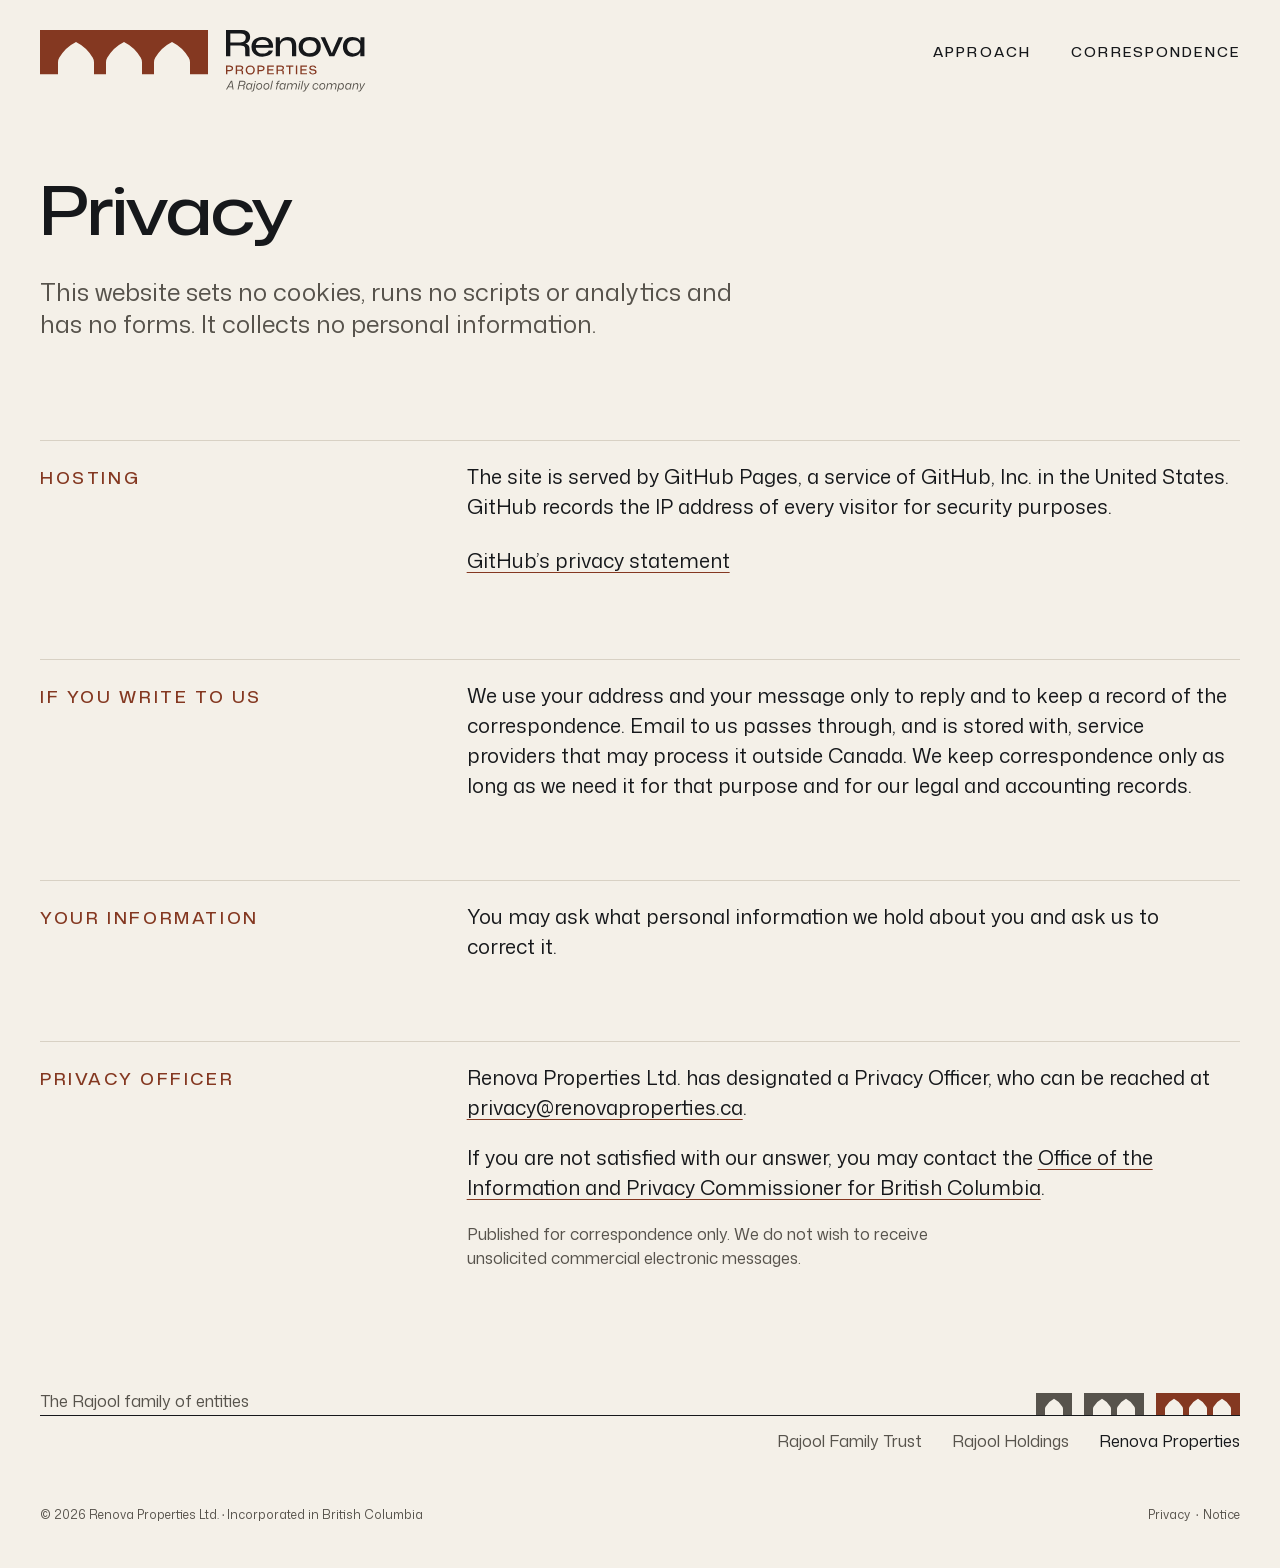
==== privacy/index.html @ f74202e7 "Publish site (source 63369d2)" ====
<!doctype html>
<html lang="en-CA">
<head>
<meta charset="utf-8">
<meta http-equiv="Content-Security-Policy" content="default-src 'none'; style-src 'self'; font-src 'self'; img-src 'self'; base-uri 'none'; form-action 'none'; upgrade-insecure-requests">
<meta name="viewport" content="width=device-width, initial-scale=1">
<meta name="referrer" content="strict-origin-when-cross-origin">
<title>Privacy · Renova Properties</title>
<meta name="description" content="This website sets no cookies, runs no scripts or analytics and has no forms. It collects no personal information.">
<meta name="robots" content="noindex">
<link rel="canonical" href="https://renovaproperties.ca/privacy/">
<meta property="og:type" content="website">
<meta property="og:site_name" content="Renova Properties">
<meta property="og:title" content="Privacy · Renova Properties">
<meta property="og:description" content="This website sets no cookies, runs no scripts or analytics and has no forms. It collects no personal information.">
<meta property="og:url" content="https://renovaproperties.ca/privacy/">
<meta property="og:locale" content="en_CA">
<meta property="og:image" content="https://renovaproperties.ca/assets/og.png?v=f9cfff2ec0">
<meta property="og:image:type" content="image/png">
<meta property="og:image:width" content="1200">
<meta property="og:image:height" content="630">
<meta property="og:image:alt" content="Renova Properties">
<meta name="twitter:card" content="summary_large_image">
<meta name="color-scheme" content="light dark">
<meta name="theme-color" content="#F4F0E8" media="(prefers-color-scheme: light)">
<meta name="theme-color" content="#111315" media="(prefers-color-scheme: dark)">
<link rel="preload" href="../assets/fonts/monasans-expanded-500-latin.woff2?v=4d032e9714" as="font" type="font/woff2" crossorigin>
<link rel="preload" href="../assets/fonts/monasans-text-400-latin.woff2?v=869398f5a4" as="font" type="font/woff2" crossorigin>
<link rel="stylesheet" href="../assets/site.css?v=4d3940e1ae">
<link rel="icon" href="../favicon.ico?v=f372b1e58c" sizes="32x32">
<link rel="icon" href="../icon.svg?v=c2fe172650" type="image/svg+xml">
<link rel="apple-touch-icon" href="../apple-touch-icon.png?v=fc18b44050">

</head>
<body>
<a class="skip-link" href="#main">Skip to content</a>
<header class="site-header">
<div class="wrap site-header__inner">
<a class="site-mark" href="../"><svg viewBox="0 0 815 155" width="326" height="62" role="img" aria-label="Renova Properties, a Rajool family company"><title>Renova Properties, a Rajool family company</title><path class="mark" fill="#843821" fill-rule="evenodd" d="M0 110.83V0H420V110.83H375V80.83A22.5 22.5 0 0 0 371.99 69.58A100.44 100.44 0 0 0 330 30A100.44 100.44 0 0 0 288.01 69.58A22.5 22.5 0 0 0 285 80.83V110.83H255V80.83A22.5 22.5 0 0 0 251.99 69.58A100.44 100.44 0 0 0 210 30A100.44 100.44 0 0 0 168.01 69.58A22.5 22.5 0 0 0 165 80.83V110.83H135V80.83A22.5 22.5 0 0 0 131.99 69.58A100.44 100.44 0 0 0 90 30A100.44 100.44 0 0 0 48.01 69.58A22.5 22.5 0 0 0 45 80.83V110.83Z"/><path class="name" fill="#16181B" d="M465 65.76v-65.76h38.7q4.42 0 7.85 0.77t6.04 2.3 4.33 3.74 2.58 4.96 0.85 6q0 6.32-3.11 10.51t-8.8 5.82v0.54q3.61 0.54 5.91 2.17t3.39 4.23q1.08 2.62 1.08 6.32v11.73q0 1.71 0.13 3.29t0.77 3.38h-11q-0.46-1.53-0.59-3.16t-0.14-3.6v-9.93q0-3.42-0.99-5.68t-3.52-3.29-7.12-1.04h-26.61v-8.12h25.79q7.67 0 10.78-3.2t3.12-8.35q0-2.97-1-5.05t-2.84-3.38-4.37-1.89-5.69-0.59h-24.71v57.28zm91.2 0.81q-8.48 0-14.66-3.06t-9.51-8.53-3.34-12.85q0-7.67 3.34-13.22t9.56-8.57 14.52-3.02q8.93 0 15.07 3.29t9.15 9.25q3.03 5.95 2.3 14.25h-43.12q0.19 4.69 2.31 8.03t5.95 5.1 8.88 1.76q5.69 0 9.93-2.21t5.32-5.82h10.28q-0.9 4.78-4.46 8.3t-9.11 5.41-12.41 1.89zm-16.87-27.96l-0.54-0.9h34.01l-0.72 0.81q0.09-4.42-1.89-7.53t-5.55-4.74-8.53-1.62-8.66 1.71-5.73 4.87-2.39 7.4zm50.07 27.15v-47.72h10.19l0.27 9.83h0.64q2.61-5.14 7.89-7.84t11.41-2.71q4.6 0 8.39 1.17t6.54 3.75 4.28 6.85q1.54 4.29 1.54 10.51v26.16h-10.47v-24.35q0-5.42-1.44-8.98t-4.46-5.28-7.72-1.71q-4.96 0-8.7 2.12t-5.82 5.82-2.08 8.75v23.63zm84.98 0.9q-6.32 0-11.42-1.71t-8.75-4.92-5.63-7.75q-1.99-4.56-1.99-10.24 0-7.67 3.48-13.22t9.69-8.52q6.23-2.98 14.62-2.98 6.22 0 11.32 1.67t8.75 4.92 5.64 7.8 1.98 10.33q0 7.48-3.43 13.03t-9.65 8.57-14.61 3.02zm0-8.3q5.32 0 9.2-1.98t5.95-5.68 2.08-8.66q0-3.79-1.18-6.86t-3.42-5.23q-2.26-2.17-5.46-3.29t-7.17-1.13q-5.42 0-9.25 1.98t-5.95 5.73-2.12 8.8q0 3.7 1.21 6.72t3.43 5.18 5.41 3.3q3.21 1.12 7.27 1.12zm48.98 7.4l-21.74-47.72h10.91l11.46 26.34 5.32 13.26h0.63l5.24-13.26 11.45-26.34h10.83l-21.65 47.72zm57.64 0.81q-5.32 0-9.69-1.71t-7.49-4.96-4.83-7.8-1.71-10.15q0-7.58 2.97-13.13t8.35-8.52 12.4-2.98q4.96 0 8.75 1.22t6.5 3.38 4.15 5.05h0.54l0.27-8.93h9.92v47.72h-10.37v-9.38h-0.54q-2.26 4.6-7.45 7.4t-11.77 2.79zm2.98-8.11q5.23 0 8.98-2.08t5.72-5.5q1.99-3.43 1.99-7.4v-3.61q0-3.88-1.99-7.17t-5.72-5.28q-3.75-1.98-8.98-1.98-4.87 0-8.48 1.94t-5.64 5.59-2.03 8.98q0 5.05 2.03 8.79t5.64 5.73 8.48 1.99z"/><path class="descriptor" fill="#843821" d="M465 110.83v-21.87h9.72q2.64 0 4.43 0.84t2.7 2.38 0.91 3.71q0 2.22-0.99 3.78t-2.8 2.37-4.28 0.81h-6.63v-2.64h6.33q2.46 0 3.68-1.16t1.21-3.07q0-2.07-1.29-3.12t-3.6-1.05h-6.66l0.69-0.69v19.71zm24.36 0v-21.87h11.64q1.38 0 2.51 0.25t1.97 0.75q0.86 0.5 1.44 1.2t0.87 1.64 0.29 2.07q0 2.04-1.04 3.43t-2.92 1.94v0.18q1.23 0.21 2.01 0.75t1.13 1.42 0.34 2.12v3.81q0 0.57 0.05 1.14t0.28 1.17h-3.48q-0.18-0.48-0.22-1.05t-0.05-1.29v-3.21q0-1.14-0.33-1.88t-1.17-1.11-2.4-0.37h-7.86v-2.67h7.68q2.46 0 3.48-1.08t1.02-2.76q0-0.99-0.31-1.68t-0.92-1.14-1.42-0.65q-0.83-0.19-1.85-0.19h-7.32v19.08zm36.24 0.27q-2.61 0-4.71-0.78t-3.6-2.25-2.28-3.54-0.78-4.62q0-2.58 0.8-4.65t2.27-3.53q1.49-1.45 3.59-2.23t4.71-0.78 4.69 0.78 3.59 2.25 2.29 3.52q0.8 2.06 0.8 4.64 0 2.55-0.8 4.62t-2.29 3.54-3.59 2.25q-2.08 0.78-4.69 0.78zm0-2.88q2.43 0 4.19-1.01t2.71-2.86 0.96-4.44q0-1.98-0.55-3.53t-1.58-2.61-2.47-1.62q-1.46-0.55-3.26-0.55-2.43 0-4.18 0.97t-2.72 2.84-0.96 4.5q0 1.95 0.55 3.49t1.58 2.63 2.48 1.63q1.45 0.56 3.25 0.56zm18.09 2.61v-21.87h9.72q2.64 0 4.43 0.84t2.7 2.38 0.91 3.71q0 2.22-0.99 3.78t-2.8 2.37-4.28 0.81h-6.63v-2.64h6.33q2.46 0 3.68-1.16t1.21-3.07q0-2.07-1.29-3.12t-3.6-1.05h-6.66l0.69-0.69v19.71zm24.36 0v-21.87h16.62v2.88h-14.04l0.84-0.87v17.85l-0.84-0.87h14.07v2.88zm2.64-9.81v-2.67h12.51v2.67zm20.58 9.81v-21.87h11.64q1.38 0 2.51 0.25t1.98 0.75 1.44 1.2 0.86 1.64q0.29 0.93 0.29 2.07 0 2.04-1.04 3.43t-2.92 1.94v0.18q1.23 0.21 2.01 0.75t1.13 1.42 0.34 2.12v3.81q0 0.57 0.04 1.14t0.29 1.17h-3.48q-0.18-0.48-0.22-1.05t-0.05-1.29v-3.21q0-1.14-0.33-1.88t-1.17-1.11-2.4-0.37h-7.86v-2.67h7.68q2.46 0 3.48-1.08t1.02-2.76q0-0.99-0.32-1.68t-0.91-1.14-1.42-0.65-1.85-0.19h-7.32v19.08zm31.29 0v-19.35h3.42v19.35zm-7.35-18.96v-2.91h18.21v2.91zm24.45 18.96v-21.87h3.42v21.87zm11.25 0v-21.87h16.62v2.88h-14.04l0.84-0.87v17.85l-0.84-0.87h14.07v2.88zm2.64-9.81v-2.67h12.51v2.67zm28.68 10.08q-3.21 0-5.28-0.92t-3.09-2.52-1.08-3.67h3.57q0.06 1.44 0.72 2.46t1.98 1.54 3.27 0.53q1.77 0 3-0.41t1.86-1.2 0.63-1.96q0-1.02-0.36-1.67t-1.11-1.03-1.92-0.66-2.76-0.51q-1.98-0.3-3.52-0.72t-2.61-1.1-1.64-1.72-0.57-2.58q0-1.95 1.07-3.35t3.01-2.14 4.62-0.75 4.56 0.78 2.93 2.22q1.03 1.44 1.09 3.42h-3.48q-0.06-1.35-0.72-2.21t-1.81-1.27-2.72-0.42q-1.59 0-2.7 0.4t-1.71 1.14-0.6 1.79q0 1.2 0.61 1.84t1.97 1.01 3.54 0.69q1.8 0.24 3.33 0.63t2.67 1.08 1.77 1.86 0.63 3.03q0 1.92-1.05 3.36t-3.07 2.23-5.03 0.8z"/><path class="endorsement" fill="#57534C" d="M465 148.83l12.36-21.87h3.12l3.42 21.87h-2.46l-2.46-16.35-0.45-2.94h-0.15l-1.53 2.85-9.24 16.44zm5.34-5.4l1.02-2.04h9.33l0.24 2.04zm23.61 5.4l4.53-21.87h9q1.83 0 3.05 0.48t1.93 1.24 1.02 1.65 0.33 1.77-0.12 1.58q-0.36 1.74-1.59 2.94t-3.09 1.65l-0.03 0.18q1.05 0.33 1.65 0.97t0.75 1.56-0.12 2.15l-0.75 3.51q-0.21 0.96-0.22 1.41t0.07 0.78h-2.55q-0.09-0.36-0.01-0.9t0.25-1.32l0.66-3.24q0.33-1.47 0.06-2.31t-0.94-1.19-1.64-0.34h-8.1l0.42-2.13h7.56q2.01 0 3.33-0.96t1.68-2.61q0.15-0.57 0.12-1.37t-0.4-1.57-1.31-1.29-2.64-0.51h-6.27l-4.11 19.74zm26.88 0.3q-1.32 0-2.35-0.5t-1.77-1.42-1.08-2.21q-0.35-1.27-0.29-2.83 0.09-2.88 1.07-4.98t2.68-3.24 4.02-1.14q1.29 0 2.32 0.46t1.76 1.31 0.99 1.95h0.18l0.84-3.45h2.28l-3.3 15.75h-2.28l0.48-2.76-0.12-0.03q-0.84 1.56-2.28 2.32t-3.15 0.77zm0.99-2.04q1.41 0 2.49-0.57t1.82-1.64 1.03-2.44l0.33-1.62q0.39-1.77 0.02-3.12t-1.4-2.1-2.58-0.75q-1.74 0-2.99 0.91t-1.93 2.52-0.75 3.74q-0.06 1.53 0.41 2.68t1.36 1.77 2.19 0.62zm6.54 6.75l0.39-1.92h1.11q1.29 0 1.92-0.54t0.93-1.92l3.42-16.38h2.4l-3.51 16.8q-0.27 1.35-0.9 2.22t-1.59 1.3-2.25 0.44zm9.72-23.46q-0.63 0-1.02-0.36t-0.39-0.93q0-0.63 0.45-1.04t1.17-0.4q0.63 0 1.02 0.34t0.39 0.95q0 0.63-0.43 1.03t-1.19 0.41zm8.88 18.75q-1.56 0-2.78-0.53t-2.06-1.5q-0.86-0.97-1.26-2.32t-0.29-3q0.09-2.64 1.17-4.67t2.96-3.18 4.33-1.15q1.53 0 2.75 0.52t2.05 1.49 1.23 2.31 0.3 3.03q-0.12 2.64-1.2 4.66t-2.92 3.18-4.28 1.16zm0.15-2.01q1.74 0 3.05-0.92t2.05-2.56 0.84-3.81q0.06-1.2-0.22-2.13t-0.84-1.59-1.35-0.99-1.79-0.33q-1.74 0-3.03 0.9t-2.04 2.55-0.84 3.87q-0.03 1.2 0.24 2.14t0.81 1.58 1.34 0.96 1.78 0.33zm17.94 2.01q-1.56 0-2.77-0.53t-2.07-1.5-1.26-2.32-0.29-3q0.09-2.64 1.17-4.67t2.96-3.18 4.33-1.15q1.53 0 2.75 0.52t2.05 1.49 1.23 2.31 0.3 3.03q-0.12 2.64-1.2 4.66t-2.92 3.18-4.28 1.16zm0.15-2.01q1.74 0 3.05-0.92t2.05-2.56 0.84-3.81q0.06-1.2-0.22-2.13t-0.84-1.59-1.35-0.99-1.79-0.33q-1.74 0-3.03 0.9t-2.04 2.55-0.84 3.87q-0.03 1.2 0.24 2.14t0.81 1.58 1.34 0.96 1.78 0.33zm10.29 1.71l4.53-21.87h2.4l-4.56 21.87zm14.07 0l2.88-13.8h-2.55l0.42-1.95h2.55l0.63-3.03q0.33-1.56 1.35-2.33t2.7-0.76h2.4l-0.42 1.95h-1.62q-0.93 0-1.42 0.37t-0.68 1.22l-0.54 2.58h3.09l-0.42 1.95h-3.09l-2.88 13.8zm14.67 0.3q-1.32 0-2.35-0.5t-1.77-1.42-1.08-2.21q-0.35-1.27-0.29-2.83 0.09-2.88 1.07-4.98t2.68-3.24 4.02-1.14q1.29 0 2.33 0.46t1.75 1.31 0.99 1.95h0.18l0.84-3.45h2.28l-3.3 15.75h-2.28l0.48-2.76-0.12-0.03q-0.84 1.56-2.28 2.32t-3.15 0.77zm0.99-2.04q1.41 0 2.49-0.57t1.82-1.64 1.03-2.44l0.33-1.62q0.39-1.77 0.02-3.12t-1.4-2.1-2.58-0.75q-1.74 0-2.99 0.91t-1.93 2.52-0.75 3.74q-0.06 1.53 0.41 2.68t1.36 1.77 2.19 0.62zm10.95 1.74l3.3-15.75h2.25l-0.45 2.85h0.18q0.93-1.5 2.39-2.33t3.16-0.82q1.86 0 3.08 0.97t1.45 2.81h0.24q1.02-1.95 2.63-2.87t3.43-0.91q1.74 0 2.93 0.79t1.6 2.37-0.09 3.92l-1.86 8.97h-2.4l1.8-8.61q0.36-1.71 0.15-2.91t-1.01-1.83-2.2-0.63q-1.35 0-2.46 0.63t-1.86 1.77-1.08 2.67l-1.86 8.91h-2.43l1.8-8.61q0.36-1.77 0.14-2.96t-0.99-1.8-2.15-0.61q-1.29 0-2.4 0.6t-1.89 1.72-1.11 2.72l-1.86 8.94zm28.47 0l3.27-15.75h2.43l-3.33 15.75zm5.22-18.45q-0.63 0-1.02-0.36t-0.39-0.93q0-0.63 0.45-1.04t1.17-0.4q0.63 0 1.02 0.34t0.39 0.95q0 0.63-0.44 1.03t-1.18 0.41zm1.77 18.45l4.53-21.87h2.4l-4.56 21.87zm5.07 5.01l0.42-2.04h0.9q0.84 0 1.49-0.14t1.15-0.54 0.99-1.21l1.56-2.58-0.06 1.08-2.97-15.33h2.46l1.2 7.5 0.78 4.83h0.18l2.64-4.83 4.05-7.5h2.73l-10.2 17.46q-0.72 1.23-1.51 1.96t-1.83 1.04-2.48 0.3zm31.08-4.71q-1.56 0-2.77-0.51t-2.06-1.49-1.24-2.34q-0.41-1.36-0.29-3.04 0.06-1.77 0.66-3.39t1.68-2.88 2.61-1.98 3.51-0.72q1.83 0 3.23 0.72t2.17 1.99 0.78 2.96h-2.28q-0.03-1.08-0.55-1.91t-1.43-1.29-2.1-0.46q-1.47 0-2.58 0.61t-1.83 1.68-1.09 2.42-0.41 2.82q0 1.53 0.5 2.61t1.42 1.63 2.22 0.56q1.26 0 2.27-0.44t1.71-1.23 1.03-1.9h2.34q-0.36 1.71-1.45 2.95t-2.66 1.94-3.39 0.69zm16.89 0q-1.56 0-2.77-0.53t-2.07-1.5-1.26-2.32-0.29-3q0.09-2.64 1.17-4.67t2.96-3.18 4.33-1.15q1.53 0 2.75 0.52t2.05 1.49 1.23 2.31 0.3 3.03q-0.12 2.64-1.2 4.66t-2.92 3.18-4.28 1.16zm0.15-2.01q1.74 0 3.05-0.92t2.05-2.56 0.84-3.81q0.06-1.2-0.22-2.13t-0.84-1.59-1.35-0.99-1.79-0.33q-1.74 0-3.03 0.9t-2.04 2.55-0.84 3.87q-0.03 1.2 0.24 2.14t0.81 1.58 1.34 0.96 1.78 0.33zm10.29 1.71l3.3-15.75h2.25l-0.45 2.85h0.18q0.93-1.5 2.39-2.33t3.16-0.82q1.86 0 3.08 0.97t1.45 2.81h0.24q1.02-1.95 2.63-2.87t3.43-0.91q1.74 0 2.93 0.79t1.6 2.37-0.09 3.92l-1.86 8.97h-2.4l1.8-8.61q0.36-1.71 0.15-2.91t-1-1.83-2.21-0.63q-1.35 0-2.46 0.63t-1.86 1.77-1.08 2.67l-1.86 8.91h-2.43l1.8-8.61q0.36-1.77 0.14-2.96t-0.99-1.8-2.15-0.61q-1.29 0-2.4 0.6t-1.89 1.72-1.11 2.72l-1.86 8.94zm27.42 5.01l4.32-20.76h2.28l-0.48 2.79h0.12q0.87-1.53 2.31-2.31t3.12-0.78q1.32 0 2.36 0.49t1.77 1.43 1.08 2.2q0.34 1.28 0.28 2.87-0.06 2.85-1.05 4.93t-2.7 3.24-4.02 1.16q-1.26 0-2.31-0.47t-1.75-1.3-1.01-1.95h-0.15l-1.74 8.46zm9.03-6.78q1.74 0 2.99-0.9t1.93-2.52 0.72-3.75q0.06-1.56-0.39-2.69t-1.34-1.75-2.2-0.63q-1.41 0-2.5 0.58t-1.82 1.62-1.02 2.45l-0.33 1.62q-0.36 1.77 0 3.12t1.38 2.1 2.58 0.75zm16.89 2.07q-1.32 0-2.35-0.5t-1.77-1.42-1.08-2.21q-0.35-1.27-0.29-2.83 0.09-2.88 1.07-4.98t2.68-3.24 4.02-1.14q1.29 0 2.33 0.46t1.75 1.31 0.99 1.95h0.18l0.84-3.45h2.28l-3.3 15.75h-2.28l0.48-2.76-0.12-0.03q-0.84 1.56-2.28 2.32t-3.15 0.77zm0.99-2.04q1.41 0 2.49-0.57t1.82-1.64 1.03-2.44l0.33-1.62q0.39-1.77 0.02-3.12t-1.4-2.1-2.58-0.75q-1.74 0-2.98 0.91t-1.94 2.52-0.75 3.74q-0.06 1.53 0.41 2.68t1.36 1.77 2.19 0.62zm10.95 1.74l3.27-15.75h2.22l-0.42 2.85h0.18q0.96-1.59 2.49-2.37t3.12-0.78q1.26 0 2.24 0.45t1.57 1.33 0.78 2.22-0.21 3.14l-1.86 8.91h-2.4l1.8-8.67q0.36-1.71 0.15-2.9t-1-1.81-2.21-0.63q-1.32 0-2.44 0.63t-1.92 1.75-1.1 2.66l-1.89 8.97zm15.21 5.01l0.42-2.04h0.9q0.84 0 1.49-0.14t1.15-0.54 0.99-1.21l1.56-2.58-0.06 1.08-2.97-15.33h2.46l1.2 7.5 0.78 4.83h0.18l2.64-4.83 4.05-7.5h2.73l-10.2 17.46q-0.72 1.23-1.51 1.96t-1.83 1.04-2.48 0.3z"/></svg></a>
<nav class="site-nav" aria-label="Sections">
<ul class="site-nav__list" role="list"><li><a href="../#approach">Approach</a></li><li><a href="../#correspondence">Correspondence</a></li></ul>
<details class="site-menu">
<summary>Menu</summary>
<ul role="list"><li><a href="../#approach">Approach</a></li><li><a href="../#correspondence">Correspondence</a></li></ul>
</details>
</nav>
</div>
</header>

<main id="main" tabindex="-1">
<div class="wrap page-head">
<h1>Privacy</h1>
<p class="lead">This website sets no cookies, runs no scripts or analytics and has no forms. It collects no personal information.</p>
</div>

<section class="section">
<div class="wrap section__grid">
<h2>Hosting</h2>
<div class="prose">
<p>The site is served by GitHub Pages, a service of GitHub, Inc. in the United States. GitHub records the IP address of every visitor for security purposes.</p>
<p class="link-row"><a href="https://docs.github.com/en/site-policy/privacy-policies/github-general-privacy-statement">GitHub’s privacy statement</a></p>
</div>
</div>
</section>

<section class="section">
<div class="wrap section__grid">
<h2>If you write to us</h2>
<div class="prose"><p>We use your address and your message only to reply and to keep a record of the correspondence. Email to us passes through, and is stored with, service providers that may process it outside Canada. We keep correspondence only as long as we need it for that purpose and for our legal and accounting records.</p></div>
</div>
</section>

<section class="section">
<div class="wrap section__grid">
<h2>Your information</h2>
<div class="prose"><p>You may ask what personal information we hold about you and ask us to correct it.</p></div>
</div>
</section>

<section class="section">
<div class="wrap section__grid">
<h2>Privacy Officer</h2>
<div class="prose">
<p>Renova Properties Ltd. has designated a Privacy Officer, who can be reached at <a href="&#109;&#97;&#105;&#108;&#116;&#111;&#58;&#112;&#114;&#105;&#118;&#97;&#99;&#121;&#64;&#114;&#101;&#110;&#111;&#118;&#97;&#112;&#114;&#111;&#112;&#101;&#114;&#116;&#105;&#101;&#115;&#46;&#99;&#97;">&#112;&#114;&#105;&#118;&#97;&#99;&#121;&#64;&#114;&#101;&#110;&#111;&#118;&#97;&#112;&#114;&#111;&#112;&#101;&#114;&#116;&#105;&#101;&#115;&#46;&#99;&#97;</a>.</p>
<p>If you are not satisfied with our answer, you may contact the <a href="https://www.oipc.bc.ca/">Office of the Information and Privacy Commissioner for British Columbia</a>.</p>
<p class="casl">Published for correspondence only. We do not wish to receive unsolicited commercial electronic messages.</p>

</div>
</div>
</section>

</main>
<footer class="site-footer">
<div class="wrap">
<div class="family">
<p class="family__line">The Rajool family of entities</p>
<svg class="family__strip" viewBox="0 0.83 1020 110" width="204" height="22" aria-hidden="true"><path class="mark trust" fill="#1F5544" fill-rule="evenodd" d="M0 110.83V0H180V110.83H135V80.83A22.5 22.5 0 0 0 131.99 69.58A100.44 100.44 0 0 0 90 30A100.44 100.44 0 0 0 48.01 69.58A22.5 22.5 0 0 0 45 80.83V110.83Z"/><path class="mark holdings" fill="#2A3F86" fill-rule="evenodd" d="M240 110.83V0H540V110.83H495V80.83A22.5 22.5 0 0 0 491.99 69.58A100.44 100.44 0 0 0 450 30A100.44 100.44 0 0 0 408.01 69.58A22.5 22.5 0 0 0 405 80.83V110.83H375V80.83A22.5 22.5 0 0 0 371.99 69.58A100.44 100.44 0 0 0 330 30A100.44 100.44 0 0 0 288.01 69.58A22.5 22.5 0 0 0 285 80.83V110.83Z"/><path class="mark renova current" fill="#843821" fill-rule="evenodd" d="M600 110.83V0H1020V110.83H975V80.83A22.5 22.5 0 0 0 971.99 69.58A100.44 100.44 0 0 0 930 30A100.44 100.44 0 0 0 888.01 69.58A22.5 22.5 0 0 0 885 80.83V110.83H855V80.83A22.5 22.5 0 0 0 851.99 69.58A100.44 100.44 0 0 0 810 30A100.44 100.44 0 0 0 768.01 69.58A22.5 22.5 0 0 0 765 80.83V110.83H735V80.83A22.5 22.5 0 0 0 731.99 69.58A100.44 100.44 0 0 0 690 30A100.44 100.44 0 0 0 648.01 69.58A22.5 22.5 0 0 0 645 80.83V110.83Z"/></svg>
</div>
<ul class="family__names" role="list"><li><a href="https://rajoolfamilytrust.ca/">Rajool Family Trust</a></li><li><a href="https://rajoolholdings.ca/">Rajool Holdings</a></li><li><a href="https://renovaproperties.ca/" aria-current="true">Renova Properties</a></li></ul>
<div class="legal">
<p class="legal__name"><span>© 2026 Renova Properties Ltd.</span><span class="sep"> · </span><span>Incorporated in British Columbia</span></p>
<ul class="legal__links" role="list">
<li><a href="../privacy/" aria-current="page">Privacy</a></li>
<li><a href="../#notice">Notice</a></li>
</ul>
</div>
</div>
</footer>

</body>
</html>
---- assets/site.css ----
@layer reset, tokens, base, layout, components, utilities;
@font-face {
  font-family: "Mona Sans Expanded";
  font-style: normal;
  font-weight: 500;
  font-display: swap;
  src: url("fonts/monasans-expanded-500-latin-ext.woff2?v=0ff20db045") format("woff2");
  unicode-range: U+0100-02BA, U+02BD-02C5, U+02C7-02CC, U+02CE-02D7, U+02DD-02FF, U+0304, U+0308, U+0329, U+1D00-1DBF, U+1E00-1E9F, U+1EF2-1EFF, U+2020, U+20A0-20AB, U+20AD-20C4, U+2113, U+2C60-2C7F, U+A720-A7FF;
}
@font-face {
  font-family: "Mona Sans Expanded";
  font-style: normal;
  font-weight: 500;
  font-display: swap;
  src: url("fonts/monasans-expanded-500-latin.woff2?v=4d032e9714") format("woff2");
  unicode-range: U+0000-00FF, U+0131, U+0152-0153, U+02BB-02BC, U+02C6, U+02DA, U+02DC, U+0304, U+0308, U+0329, U+2000-206F, U+20AC, U+2122, U+2191, U+2193, U+2212, U+2215, U+FEFF, U+FFFD;
}
@font-face {
  font-family: "Mona Sans SemiExpanded";
  font-style: normal;
  font-weight: 500;
  font-display: swap;
  src: url("fonts/monasans-semiexpanded-500-latin-ext.woff2?v=015ec00944") format("woff2");
  unicode-range: U+0100-02BA, U+02BD-02C5, U+02C7-02CC, U+02CE-02D7, U+02DD-02FF, U+0304, U+0308, U+0329, U+1D00-1DBF, U+1E00-1E9F, U+1EF2-1EFF, U+2020, U+20A0-20AB, U+20AD-20C4, U+2113, U+2C60-2C7F, U+A720-A7FF;
}
@font-face {
  font-family: "Mona Sans SemiExpanded";
  font-style: normal;
  font-weight: 500;
  font-display: swap;
  src: url("fonts/monasans-semiexpanded-500-latin.woff2?v=79d76f1848") format("woff2");
  unicode-range: U+0000-00FF, U+0131, U+0152-0153, U+02BB-02BC, U+02C6, U+02DA, U+02DC, U+0304, U+0308, U+0329, U+2000-206F, U+20AC, U+2122, U+2191, U+2193, U+2212, U+2215, U+FEFF, U+FFFD;
}
@font-face {
  font-family: "Mona Sans";
  font-style: normal;
  font-weight: 400;
  font-display: swap;
  src: url("fonts/monasans-text-400-latin-ext.woff2?v=d0cb6b23a5") format("woff2");
  unicode-range: U+0100-02BA, U+02BD-02C5, U+02C7-02CC, U+02CE-02D7, U+02DD-02FF, U+0304, U+0308, U+0329, U+1D00-1DBF, U+1E00-1E9F, U+1EF2-1EFF, U+2020, U+20A0-20AB, U+20AD-20C4, U+2113, U+2C60-2C7F, U+A720-A7FF;
}
@font-face {
  font-family: "Mona Sans";
  font-style: normal;
  font-weight: 400;
  font-display: swap;
  src: url("fonts/monasans-text-400-latin.woff2?v=869398f5a4") format("woff2");
  unicode-range: U+0000-00FF, U+0131, U+0152-0153, U+02BB-02BC, U+02C6, U+02DA, U+02DC, U+0304, U+0308, U+0329, U+2000-206F, U+20AC, U+2122, U+2191, U+2193, U+2212, U+2215, U+FEFF, U+FFFD;
}
@layer tokens {
:root {
  color-scheme: light dark;
  --paper:         oklch(95.6% 0.011 84.6);
  --paper-raised:  oklch(98.3% 0.006 84.6);
  --stone:         oklch(86.3% 0.019 83.1);
  --ink-2:         oklch(44.4% 0.012 81.8);
  --ink:           oklch(20.8% 0.007 258.4);
  --night:         oklch(18.5% 0.005 248.1);
  --night-raised:  oklch(23.3% 0.007 248.1);
  --night-stone:   oklch(35.8% 0.007 248.0);
  --night-ink-2:   oklch(71.4% 0.018 84.6);
  --night-ink:     oklch(92.7% 0.016 82.8);
  --cypress-700:   oklch(40.8% 0.064 169.3);
  --cypress-300:   oklch(76.4% 0.060 165.0);
  --lapis-700:     oklch(39.3% 0.122 268.0);
  --lapis-300:     oklch(77.6% 0.080 270.9);
  --brick-700:     oklch(44.0% 0.111 37.4);
  --brick-300:     oklch(75.7% 0.102 44.2);
  --cypress-wash:  oklch(92.5% 0.022 169.3);
  --lapis-wash:    oklch(92.5% 0.022 268.0);
  --brick-wash:    oklch(92.5% 0.022 37.4);
  --cypress: var(--cypress-700);
  --lapis:   var(--lapis-700);
  --brick:   var(--brick-700);
  --bg:          var(--paper);
  --bg-raised:   var(--paper-raised);
  --text:        var(--ink);
  --text-2:      var(--ink-2);
  --rule-color:  var(--stone);
  --on-accent:   var(--paper);
  --theme-color: #F4F0E8;
  --font-display: "Mona Sans Expanded", "Helvetica Neue", Arial, ui-sans-serif, system-ui, sans-serif;
  --font-caps:    "Mona Sans SemiExpanded", "Helvetica Neue", Arial, ui-sans-serif, system-ui, sans-serif;
  --font-text:    "Mona Sans", ui-sans-serif, system-ui, -apple-system, "Segoe UI", "Helvetica Neue", Arial, sans-serif;
  --weight-display: 500;
  --weight-caps:    500;
  --weight-text:    400;
  --weight-regular: 400;
  --weight-medium:  500;
  --tracking-hero:    clamp(-0.025em, 0.0047rem - 0.1652vw, -0.01em);
  --tracking-display: -0.015em;
  --tracking-heading: -0.01em;
  --tracking-caps:    0.16em;
  --tracking-caps-tight: 0.12em;
  --leading-display: 1.02;
  --leading-tight: 1.1;
  --leading-snug:  1.3;
  --leading-body:  1.5;
  --measure:       64ch;
  --measure-lead:  36ch;
  --step--2: clamp(0.7762rem, 0.7539rem + 0.0988vw, 0.8330rem);
  --step--1: clamp(0.9081rem, 0.8642rem + 0.1953vw, 1.0204rem);
  --step-0:  clamp(1.0625rem, 0.9891rem + 0.3261vw, 1.2500rem);
  --step-1:  clamp(1.2431rem, 1.1304rem + 0.5011vw, 1.5312rem);
  --step-2:  clamp(1.4545rem, 1.2896rem + 0.7327vw, 1.8758rem);
  --step-3:  clamp(1.7017rem, 1.4685rem + 1.0367vw, 2.2978rem);
  --step-4:  clamp(1.9910rem, 1.6686rem + 1.4328vw, 2.8148rem);
  --step-5:  clamp(2.3295rem, 1.8917rem + 1.9456vw, 3.4482rem);
  --step-6:  clamp(2.7255rem, 2.1391rem + 2.6062vw, 4.2240rem);
  --step-7:  clamp(3.2500rem, 2.5261rem + 3.2174vw, 5.1000rem);
  --hero-name: clamp(3.2500rem, 1.7826rem + 6.5217vw, 7.0000rem);
  --space-3xs: clamp(0.2656rem, 0.2473rem + 0.0815vw, 0.3125rem);
  --space-2xs: clamp(0.5312rem, 0.4946rem + 0.1630vw, 0.6250rem);
  --space-xs:  clamp(0.7969rem, 0.7418rem + 0.2446vw, 0.9375rem);
  --space-s:   clamp(1.0625rem, 0.9891rem + 0.3261vw, 1.2500rem);
  --space-m:   clamp(1.5938rem, 1.4837rem + 0.4891vw, 1.8750rem);
  --space-l:   clamp(2.1250rem, 1.9783rem + 0.6522vw, 2.5000rem);
  --space-xl:  clamp(3.1875rem, 2.9674rem + 0.9783vw, 3.7500rem);
  --space-2xl: clamp(4.2500rem, 3.9565rem + 1.3043vw, 5.0000rem);
  --space-3xl: clamp(6.3750rem, 5.9348rem + 1.9565vw, 7.5000rem);
  --space-2xs-s:  clamp(0.5312rem, 0.2500rem + 1.2500vw, 1.2500rem);
  --space-s-l:    clamp(1.0625rem, 0.5000rem + 2.5000vw, 2.5000rem);
  --space-m-xl:   clamp(1.5938rem, 0.7500rem + 3.7500vw, 3.7500rem);
  --space-l-2xl:  clamp(2.1250rem, 1.0000rem + 5.0000vw, 5.0000rem);
  --space-xl-3xl: clamp(3.1875rem, 1.5000rem + 7.5000vw, 7.5000rem);
  --gutter: max(1rem, var(--space-s-l));
  --mark-header: 2.7706rem;
  --mark-footer: 1.3854rem;
  --mark-clear: 0.2707;
  --rule-hair:  1px;
  --rule:       1px;
  --rule-heavy: 2px;
  --radius-0: 0;
  --radius-s: 2px;
  --radius-round: 999px;
  --focus-width:  2px;
  --focus-offset: 3px;
  --focus-ring: var(--focus-width) solid var(--accent);
  --dur-1: 120ms;
  --dur-2: 200ms;
  --dur-3: 320ms;
  --ease-out: cubic-bezier(0.2, 0, 0, 1);
  --ease-in-out: cubic-bezier(0.4, 0, 0.2, 1);
}
:where(:root) {
  --accent:      var(--text);
  --accent-wash: var(--rule-color);
}
@media (prefers-color-scheme: dark) {
  :root {
    --cypress: var(--cypress-300);
    --lapis:   var(--lapis-300);
    --brick:   var(--brick-300);
    --cypress-wash: oklch(26% 0.035 169.3);
    --lapis-wash:   oklch(26% 0.035 268.0);
    --brick-wash:   oklch(26% 0.035 37.4);
    --bg:          var(--night);
    --bg-raised:   var(--night-raised);
    --text:        var(--night-ink);
    --text-2:      var(--night-ink-2);
    --rule-color:  var(--night-stone);
    --on-accent:   var(--night);
    --theme-color: #111315;
  }
}
@media (prefers-reduced-motion: reduce) {
  :root { --dur-1: 0ms; --dur-2: 0ms; --dur-3: 0ms; }
}
@media (forced-colors: active) {
  :root { --focus-ring: var(--focus-width) solid Highlight; }
}
@media print {
  :root {
    color-scheme: light;
    --cypress: var(--cypress-700);
    --lapis:   var(--lapis-700);
    --brick:   var(--brick-700);
    --bg: #FFFFFF; --bg-raised: #FFFFFF; --text: #000000; --text-2: var(--ink-2);
    --rule-color: var(--stone); --on-accent: #FFFFFF;
  }
}
}
@layer tokens {
  :root {
    --content-max: 75rem;
    --u-header: 0.25rem;
    --u-footer: 0.125rem;
    --u-hero: 1.25rem;
    --hero-share: 1;
    --hero-lead: 6;
    --header-pad: var(--space-m);
    --header-extra: 0px;
    --header-block: calc(var(--header-pad) + var(--lockup-family-units) * var(--u-header) / 10 + var(--header-extra));
    --hero-below: var(--space-xl);
  }
  @media (width < 22.5rem) {
    :root { --u-header: min(0.25rem, (100vw - 2 * var(--gutter)) * 10 / var(--lockup-small-wunits)); }
  }
}
@layer reset {
  *, *::before, *::after { box-sizing: border-box; }
  html { -webkit-text-size-adjust: 100%; text-size-adjust: 100%; }
  body, h1, h2, h3, p, ul, ol, dl, dd, figure { margin: 0; }
  ul[role="list"], ol[role="list"] { list-style: none; padding: 0; }
  svg { display: block; }
  a { color: inherit; }
}
@layer base {
  html {
    background: var(--bg);
    color: var(--text);
    font-family: var(--font-text);
    font-synthesis: none;
    font-size: 100%;
    line-height: var(--leading-body);
    hanging-punctuation: first;
    scroll-padding-block-start: var(--space-m);
  }
  body {
    min-block-size: 100svh;
    display: flex;
    flex-direction: column;
    font-size: var(--step-0);
    font-kerning: normal;
    font-variant-ligatures: common-ligatures;
  }
  main { flex: 1 0 auto; }
  [tabindex="-1"]:focus { outline: none; }
  h1, h2, h3 {
    font-family: var(--font-display);
    font-weight: var(--weight-display);
    line-height: var(--leading-tight);
    letter-spacing: var(--tracking-heading);
    text-wrap: balance;
    overflow-wrap: break-word;
  }
  h1 { font-size: var(--step-5); letter-spacing: var(--tracking-display); }
  h2 { font-size: var(--step-3); }
  h3 { font-size: var(--step-2); }
  p, li, dd { text-wrap: pretty; }
  a {
    text-decoration-line: underline;
    text-decoration-thickness: 1px;
    text-underline-offset: 0.22em;
    text-decoration-color: var(--accent);
  }
  a:hover { text-decoration-thickness: 2px; }
  :focus-visible {
    outline: var(--focus-ring);
    outline-offset: var(--focus-offset);
  }
  ::selection { background: var(--accent-wash); color: var(--text); }
}
@layer layout {
  .wrap {
    inline-size: min(100% - 2 * var(--gutter), var(--content-max));
    margin-inline: auto;
  }
  .section { padding-block: var(--space-l-2xl) 0; }
  .section__grid {
    display: grid;
    gap: var(--space-s) var(--space-l);
    padding-block-start: var(--space-s);
    border-block-start: var(--rule-hair) solid var(--rule-color);
  }
  @media (width >= 56rem) {
    .section__grid { grid-template-columns: minmax(0, 1fr) minmax(0, 2fr); align-items: baseline; }
  }
  .section__grid > h2 {
    font: var(--weight-caps) var(--step--1)/1.3 var(--font-caps);
    letter-spacing: var(--tracking-caps);
    text-transform: uppercase;
    color: var(--accent);
  }
  .prose { max-inline-size: var(--measure); }
  .prose > * + * { margin-block-start: var(--space-s); }
}
@layer components {
  .skip-link {
    position: absolute;
    inset-block-start: var(--space-2xs);
    inset-inline-start: var(--gutter);
    z-index: 3;
    padding: var(--space-2xs) var(--space-xs);
    background: var(--text);
    color: var(--bg);
    font: var(--weight-caps) var(--step--1)/1.2 var(--font-caps);
    text-decoration: none;
  }
  .skip-link:not(:focus) {
    clip-path: inset(50%);
    block-size: 1px;
    inline-size: 1px;
    overflow: hidden;
    white-space: nowrap;
  }
  .site-header {
    position: relative;
    z-index: 2;
    block-size: var(--header-block);
    padding-block-start: var(--header-pad);
  }
  .site-header__inner {
    --nav-drop: calc(var(--lockup-small-band) * var(--u-header) / 10 - 1.375rem);
    display: flex;
    flex-wrap: wrap;
    align-items: flex-start;
    justify-content: space-between;
    gap: calc(var(--space-2xs) - var(--nav-drop)) max(var(--space-2xs), 3 * var(--u-header));
  }
  @supports (margin-top: round(1.5px, 1px)) {
    .site-header__inner { --nav-drop: round(calc(var(--lockup-small-band) * var(--u-header) / 10 - 1.375rem), 1px); }
  }
  .site-mark { display: block; flex: none; }
  .site-mark:focus-visible { outline-offset: calc(3 * var(--u-header)); }
  .site-mark svg {
    block-size: calc(var(--lockup-small-units) * var(--u-header) / 10);
    inline-size: auto;
  }
  .site-mark .mark, .site-mark .descriptor { fill: var(--accent); }
  .site-mark .name { fill: var(--text); }
  .site-mark .endorsement { fill: var(--text-2); }
  .site-nav { margin-block-start: var(--nav-drop); margin-inline-start: auto; }
  .site-nav__list { display: flex; flex-wrap: wrap; column-gap: var(--space-l); }
  .site-nav a, .site-menu summary {
    display: flex;
    align-items: center;
    min-block-size: 2.75rem;
    font: var(--weight-caps) max(0.8125rem, var(--step--2))/1 var(--font-caps);
    letter-spacing: var(--tracking-caps);
    text-transform: uppercase;
    text-decoration-color: transparent;
    text-underline-offset: 0.5em;
  }
  .site-nav a:hover { text-decoration-color: var(--accent); text-decoration-thickness: 1px; }
  .site-menu { display: none; }
  .site-menu summary {
    gap: 0.4em;
    letter-spacing: 0.1em;
    list-style: none;
    cursor: pointer;
  }
  .site-menu summary::-webkit-details-marker { display: none; }
  .site-menu summary::after {
    content: "";
    inline-size: 0.75rem;
    block-size: 0.4375rem;
    border-block: 1.5px solid currentColor;
  }
  .site-menu[open] summary::after { block-size: 0; border-block-end: 0; }
  .site-menu ul {
    position: absolute;
    inset-inline: 0;
    inset-block-start: 100%;
    min-block-size: calc(100svh - var(--header-block));
    padding: var(--space-2xs) var(--gutter) var(--space-m);
    background: var(--bg);
    border-block-end: var(--rule-hair) solid var(--rule-color);
  }
  .site-menu li + li { border-block-start: var(--rule-hair) solid var(--rule-color); }
  .site-menu ul a {
    display: block;
    padding-block: var(--space-s);
    font: var(--weight-display) var(--step-2)/1.2 var(--font-display);
    letter-spacing: var(--tracking-heading);
    text-transform: none;
    text-decoration-color: transparent;
  }
  @media (width < 48rem) {
    .site-nav__list { display: none; }
    .site-menu { display: block; }
  }
  .hero {
    display: grid;
    grid-template-rows: minmax(var(--space-m), 2fr) auto minmax(var(--space-xl), 3fr) auto;
    min-block-size: min(calc(100svh - var(--header-block)), 60rem);
    padding-block-end: var(--hero-below);
  }
  .hero__text { grid-row: 2; }
  .hero > .bridge { grid-row: 4; }
  .hero__name {
    font-size: var(--hero-name);
    line-height: var(--leading-display);
    letter-spacing: -0.025em;
  }
  .hero__line {
    margin-block-start: var(--space-s-l);
    text-wrap: balance;
    font-size: var(--step-1);
    line-height: var(--leading-snug);
    color: var(--text-2);
  }
  @media (width < 64rem) {
    .hero__name { letter-spacing: -0.018em; }
  }
  @media (width < 64rem) {
    .hero { display: block; min-block-size: 0; padding-block: var(--space-xl) 0; }
    .hero > .bridge { margin-block-start: var(--space-xl); }
    .statement { padding-block-start: var(--space-xl); }
  }
  @media (width < 40rem) {
    .hero { padding-block-start: var(--space-l); }
    .hero > .bridge { margin-block-start: var(--space-l); }
    .statement { padding-block-start: var(--space-l); }
    .hero__name { font-size: var(--hero-name-phone, var(--hero-name)); letter-spacing: -0.01em; }
    .hero__line { font-size: var(--step-2); line-height: 1.25; max-inline-size: 15em; }
  }
  .bridge { container-type: inline-size; overflow-x: clip; }
  .bridge__wrap { display: flex; justify-content: flex-end; }
  .bridge::after {
    content: "";
    display: block;
    block-size: var(--rule);
    background: var(--text);
  }
  .span-bar, .span-art {
    --reach: calc((100cqi + min(100cqi - 2 * var(--gutter), var(--content-max))) / 2);
    --u-fit: calc(var(--reach) * var(--hero-share) / var(--span-units));
    --u: min(var(--u-hero), var(--u-fit));
    flex: none;
    inline-size: calc(var(--u) * var(--span-units));
    block-size: auto;
    overflow: visible;
  }
  @media (width >= 48rem) {
    .span-bar, .span-art { --u-fit: calc(var(--reach) / (var(--span-units) + var(--hero-lead))); }
  }
  @supports (inline-size: round(down, 3px, 2px)) {
    .span-bar, .span-art { --u: round(down, min(var(--u-hero), var(--u-fit)), 2px); }
  }
  .span-bar .mark, .span-art .mark { fill: var(--accent); }
  @media (width >= 48rem) and (height <= 43rem) {
    .hero__line { margin-block-start: var(--space-s); }
    :root { --hero-below: var(--space-l); }
  }
  @media (width >= 48rem) and (height <= 38rem) {
    :root { --u-hero: 1rem; }
  }
  .statement { padding-block-start: var(--space-xl); }
  .statement p {
    max-inline-size: 23em;
    font-size: var(--step-3);
    line-height: 1.28;
    letter-spacing: -0.005em;
    text-wrap: balance;
  }
  .page-head { padding-block: var(--space-2xl) var(--space-s); }
  .page-head h1 { font-size: var(--step-6); }
  .page-head .lead { margin-block-start: var(--space-m); }
  .page-head .lead + p { margin-block-start: var(--space-m); }
  .lead {
    max-inline-size: 30em;
    font-size: var(--step-1);
    line-height: var(--leading-snug);
    color: var(--text-2);
  }
  .section__lead {
    max-inline-size: 22em;
    margin-block-end: var(--space-xl);
    font-size: var(--step-2);
    line-height: 1.3;
  }
  .section__body { container-type: inline-size; }
  .principles { display: grid; gap: var(--space-l) var(--space-xl); }
  .principles > div { padding-block-start: var(--space-s); border-block-start: var(--rule-hair) solid var(--rule-color); }
  .principles dt {
    font: var(--weight-display) var(--step-4)/var(--leading-tight) var(--font-display);
    letter-spacing: var(--tracking-display);
  }
  .principles dd {
    max-inline-size: 24em;
    margin-block-start: var(--space-2xs);
    color: var(--text-2);
  }
  @container (inline-size >= 34rem) {
    .principles { grid-template-columns: repeat(2, minmax(0, 1fr)); row-gap: var(--space-xl); }
  }
  .section--small .prose { font-size: var(--step--1); line-height: 1.55; color: var(--text-2); }
  .link-row a { display: inline-block; padding-block: 0.25rem; }
  .mailbox { font: var(--weight-display) var(--step-2)/1.2 var(--font-display); letter-spacing: var(--tracking-heading); overflow-wrap: anywhere; }
  .mailbox a { display: inline-block; padding-block: 0.15em; }
  .casl { max-inline-size: 52ch; font-size: var(--step--1); color: var(--text-2); }
  .mailbox + .casl { margin-block-start: var(--space-xs); }
  .site-footer { margin-block-start: var(--space-xl-3xl); padding-block-end: var(--space-l); }
  .family {
    display: grid;
    grid-template-columns: minmax(0, 1fr) auto;
    align-items: end;
    column-gap: var(--space-s);
  }
  .family::after {
    content: "";
    grid-row: 2;
    grid-column: 1 / -1;
    block-size: var(--rule);
    background: var(--text);
  }
  .family__line {
    grid-row: 1;
    padding-block-end: 0.3em;
    font-size: var(--step--1);
    line-height: 1.2;
    color: var(--text-2);
  }
  .family__strip { grid-row: 1; grid-column: 2; }
  .family__strip .mark { fill: var(--text-2); }
  .family__strip .current { fill: var(--accent); }
  .family__names {
    display: flex;
    flex-wrap: wrap;
    justify-content: flex-end;
    column-gap: var(--space-m);
    font-size: var(--step--1);
    line-height: 1.2;
  }
  .family__names a {
    display: block;
    padding-block: var(--space-xs) var(--space-2xs);
    color: var(--text-2);
    text-decoration-color: transparent;
  }
  .family__names a[aria-current] { color: var(--text); }
  .family__names a:hover { text-decoration-color: currentColor; text-decoration-thickness: 1px; }
  .legal {
    display: flex;
    flex-wrap: wrap;
    align-items: baseline;
    gap: 0 var(--space-m);
    margin-block-start: var(--space-l);
    font: var(--weight-regular) 0.75rem/1.5 var(--font-text);
    color: var(--text-2);
  }
  .legal__name > span { white-space: nowrap; }
  .legal__links { display: flex; flex-wrap: wrap; justify-content: flex-end; margin-inline-start: auto; }
  .legal__links li + li::before { content: "·" / ""; padding-inline: 0.45em; }
  .legal a {
    display: inline-block;
    padding-block: 0.3rem;
    text-decoration-color: transparent;
  }
  .legal a:hover { text-decoration-color: currentColor; text-decoration-thickness: 1px; }
  @media (width < 40rem) {
    .family { grid-template-columns: minmax(0, 1fr); }
    .family__strip { grid-column: 1; justify-self: end; }
    .family__line { grid-row: 3; padding-block: var(--space-xs) 0; }
    .family__names { flex-direction: column; align-items: flex-end; text-align: end; margin-block-start: var(--space-2xs); }
    .family__names a { padding-block: var(--space-2xs) 0; }
    .legal { display: grid; grid-template-columns: minmax(0, 1fr); }
    .legal__name > span { display: block; white-space: normal; }
    .legal__name > .sep { display: none; }
    .legal__links { justify-content: flex-start; margin-inline-start: 0; }
  }
}
@layer utilities {
  @media (prefers-reduced-motion: no-preference) {
    html { scroll-behavior: smooth; }
  }
  @media (forced-colors: active) {
    .bridge::after, .family::after { background: CanvasText; }
  }
  @media print {
    .skip-link, .site-nav { display: none; }
    .hero { min-block-size: 0; }
    main a[href^="http"]::after { content: " (" attr(href) ")"; font-size: 0.85em; }
    .section, .principles > div { break-inside: avoid; }
  }
}
@layer tokens {:root{--lockup-small-units:155;--lockup-small-wunits:815;--lockup-family-units:155;--lockup-small-band:55.41;--span-units:42}}
@layer tokens {
  :root {
    --accent: var(--brick);
    --accent-wash: var(--brick-wash);
    --hero-name-phone: min(3.75rem, (100vw - 2 * var(--gutter)) / 5.3);
  }
  @media (width < 48rem) {
    :root { --header-extra: calc(2.75rem + var(--space-2xs)); }
  }
}
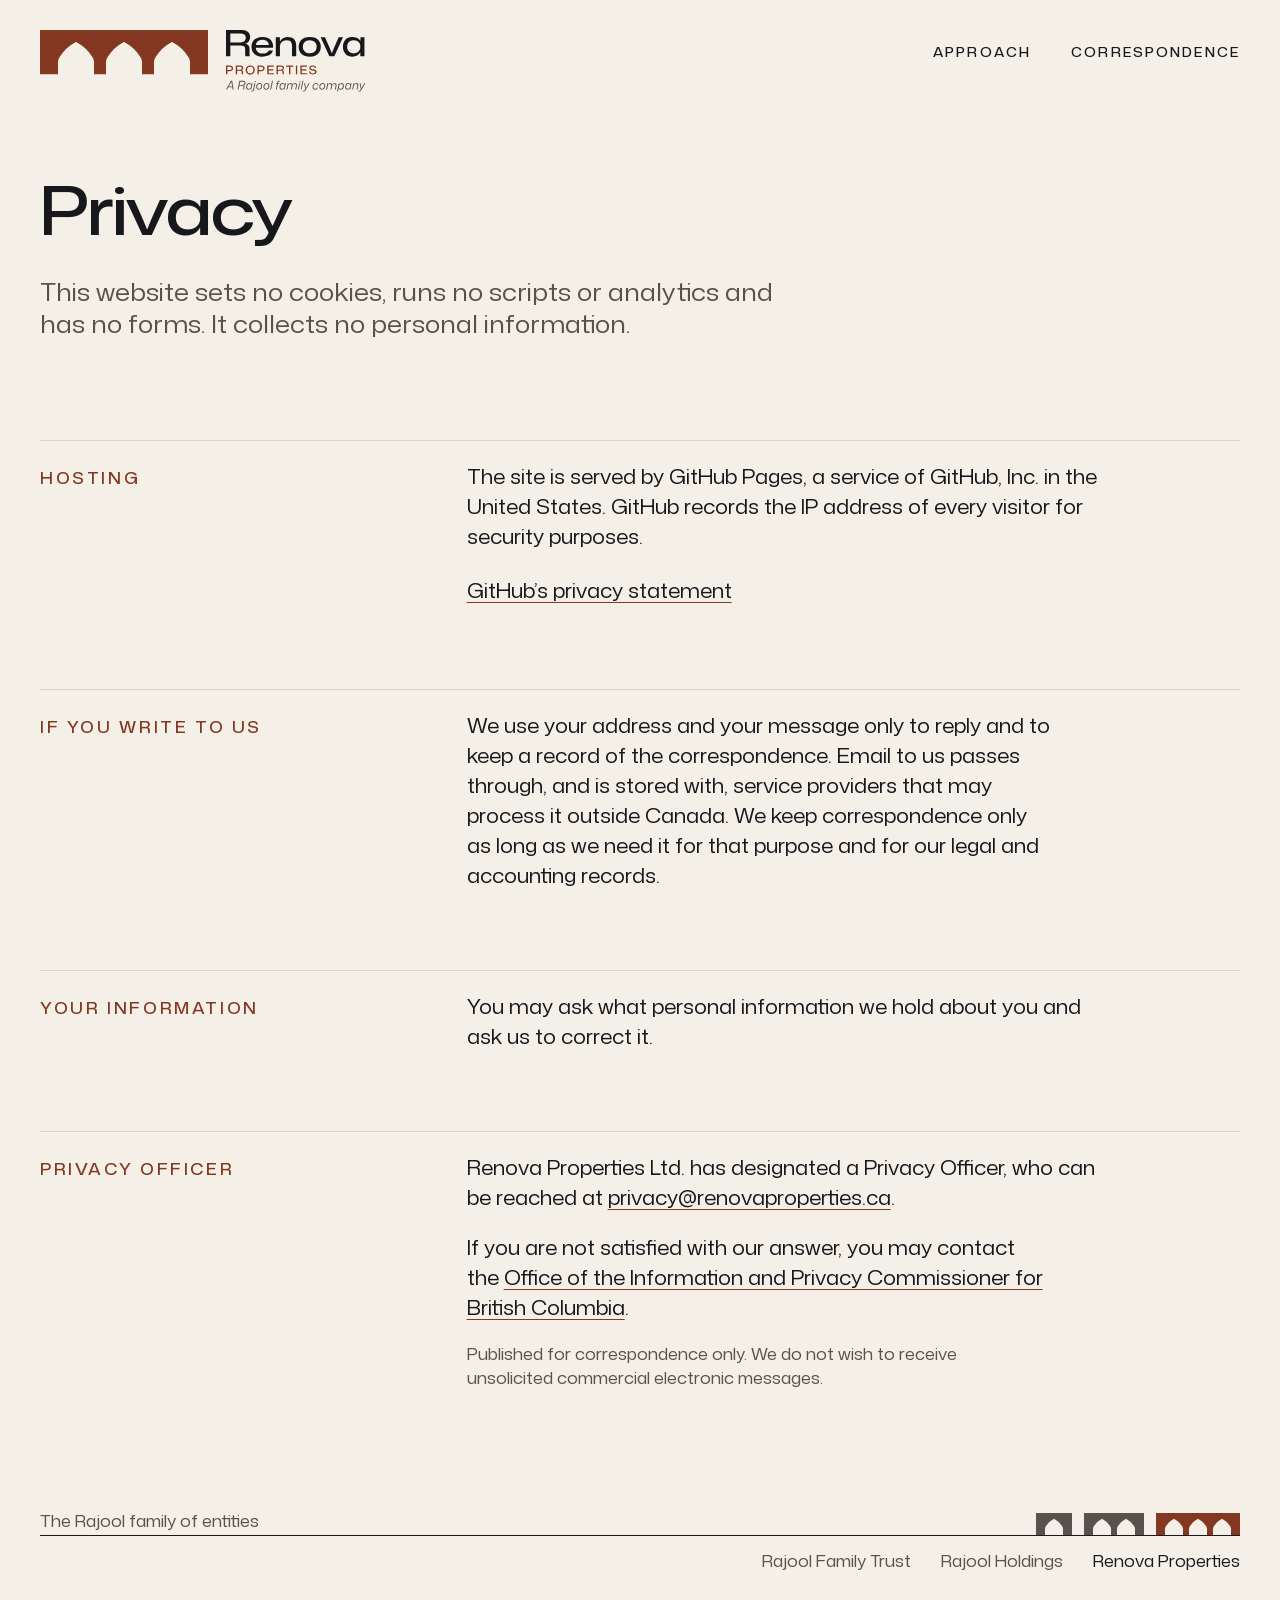
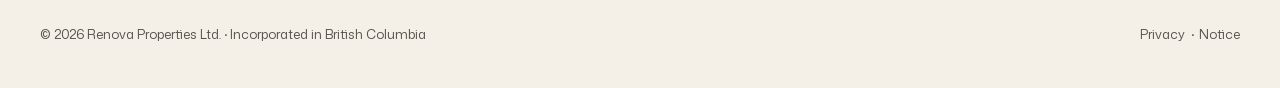
==== commit 6cbd2497: "Publish site (source 63b753d)" ====
--- a/privacy/index.html
+++ b/privacy/index.html
@@ -15,20 +15,19 @@
 <meta property="og:description" content="This website sets no cookies, runs no scripts or analytics and has no forms. It collects no personal information.">
 <meta property="og:url" content="https://renovaproperties.ca/privacy/">
 <meta property="og:locale" content="en_CA">
-<meta property="og:image" content="https://renovaproperties.ca/assets/og.png?v=f9cfff2ec0">
+<meta property="og:image" content="https://renovaproperties.ca/assets/og.png?v=c6cda3461e">
 <meta property="og:image:type" content="image/png">
 <meta property="og:image:width" content="1200">
 <meta property="og:image:height" content="630">
 <meta property="og:image:alt" content="Renova Properties">
 <meta name="twitter:card" content="summary_large_image">
-<meta name="color-scheme" content="light dark">
-<meta name="theme-color" content="#F4F0E8" media="(prefers-color-scheme: light)">
-<meta name="theme-color" content="#111315" media="(prefers-color-scheme: dark)">
+<meta name="color-scheme" content="light">
+<meta name="theme-color" content="#F4F0E8">
 <link rel="preload" href="../assets/fonts/monasans-expanded-500-latin.woff2?v=4d032e9714" as="font" type="font/woff2" crossorigin>
-<link rel="preload" href="../assets/fonts/monasans-text-400-latin.woff2?v=869398f5a4" as="font" type="font/woff2" crossorigin>
-<link rel="stylesheet" href="../assets/site.css?v=4d3940e1ae">
-<link rel="icon" href="../favicon.ico?v=f372b1e58c" sizes="32x32">
-<link rel="icon" href="../icon.svg?v=c2fe172650" type="image/svg+xml">
+<link rel="preload" href="../assets/fonts/monasans-semiexpanded-400-latin.woff2?v=7b20d30480" as="font" type="font/woff2" crossorigin>
+<link rel="stylesheet" href="../assets/site.css?v=89d8c817e9">
+<link rel="icon" href="../favicon.ico?v=6ed0759dfd" sizes="32x32">
+<link rel="icon" href="../icon.svg?v=09286f09c6" type="image/svg+xml">
 <link rel="apple-touch-icon" href="../apple-touch-icon.png?v=fc18b44050">
 
 </head>
--- a/assets/site.css
+++ b/assets/site.css
@@ -18,6 +18,22 @@
 @font-face {
   font-family: "Mona Sans SemiExpanded";
   font-style: normal;
+  font-weight: 400;
+  font-display: swap;
+  src: url("fonts/monasans-semiexpanded-400-latin-ext.woff2?v=ca2d2a0001") format("woff2");
+  unicode-range: U+0100-02BA, U+02BD-02C5, U+02C7-02CC, U+02CE-02D7, U+02DD-02FF, U+0304, U+0308, U+0329, U+1D00-1DBF, U+1E00-1E9F, U+1EF2-1EFF, U+2020, U+20A0-20AB, U+20AD-20C4, U+2113, U+2C60-2C7F, U+A720-A7FF;
+}
+@font-face {
+  font-family: "Mona Sans SemiExpanded";
+  font-style: normal;
+  font-weight: 400;
+  font-display: swap;
+  src: url("fonts/monasans-semiexpanded-400-latin.woff2?v=7b20d30480") format("woff2");
+  unicode-range: U+0000-00FF, U+0131, U+0152-0153, U+02BB-02BC, U+02C6, U+02DA, U+02DC, U+0304, U+0308, U+0329, U+2000-206F, U+20AC, U+2122, U+2191, U+2193, U+2212, U+2215, U+FEFF, U+FFFD;
+}
+@font-face {
+  font-family: "Mona Sans SemiExpanded";
+  font-style: normal;
   font-weight: 500;
   font-display: swap;
   src: url("fonts/monasans-semiexpanded-500-latin-ext.woff2?v=015ec00944") format("woff2");
@@ -31,25 +47,9 @@
   src: url("fonts/monasans-semiexpanded-500-latin.woff2?v=79d76f1848") format("woff2");
   unicode-range: U+0000-00FF, U+0131, U+0152-0153, U+02BB-02BC, U+02C6, U+02DA, U+02DC, U+0304, U+0308, U+0329, U+2000-206F, U+20AC, U+2122, U+2191, U+2193, U+2212, U+2215, U+FEFF, U+FFFD;
 }
-@font-face {
-  font-family: "Mona Sans";
-  font-style: normal;
-  font-weight: 400;
-  font-display: swap;
-  src: url("fonts/monasans-text-400-latin-ext.woff2?v=d0cb6b23a5") format("woff2");
-  unicode-range: U+0100-02BA, U+02BD-02C5, U+02C7-02CC, U+02CE-02D7, U+02DD-02FF, U+0304, U+0308, U+0329, U+1D00-1DBF, U+1E00-1E9F, U+1EF2-1EFF, U+2020, U+20A0-20AB, U+20AD-20C4, U+2113, U+2C60-2C7F, U+A720-A7FF;
-}
-@font-face {
-  font-family: "Mona Sans";
-  font-style: normal;
-  font-weight: 400;
-  font-display: swap;
-  src: url("fonts/monasans-text-400-latin.woff2?v=869398f5a4") format("woff2");
-  unicode-range: U+0000-00FF, U+0131, U+0152-0153, U+02BB-02BC, U+02C6, U+02DA, U+02DC, U+0304, U+0308, U+0329, U+2000-206F, U+20AC, U+2122, U+2191, U+2193, U+2212, U+2215, U+FEFF, U+FFFD;
-}
 @layer tokens {
 :root {
-  color-scheme: light dark;
+  color-scheme: light;
   --paper:         oklch(95.6% 0.011 84.6);
   --paper-raised:  oklch(98.3% 0.006 84.6);
   --stone:         oklch(86.3% 0.019 83.1);
@@ -69,6 +69,9 @@
   --cypress-wash:  oklch(92.5% 0.022 169.3);
   --lapis-wash:    oklch(92.5% 0.022 268.0);
   --brick-wash:    oklch(92.5% 0.022 37.4);
+  --cypress-wash-dark: oklch(26% 0.035 169.3);
+  --lapis-wash-dark:   oklch(26% 0.035 268.0);
+  --brick-wash-dark:   oklch(26% 0.035 37.4);
   --cypress: var(--cypress-700);
   --lapis:   var(--lapis-700);
   --brick:   var(--brick-700);
@@ -81,7 +84,7 @@
   --theme-color: #F4F0E8;
   --font-display: "Mona Sans Expanded", "Helvetica Neue", Arial, ui-sans-serif, system-ui, sans-serif;
   --font-caps:    "Mona Sans SemiExpanded", "Helvetica Neue", Arial, ui-sans-serif, system-ui, sans-serif;
-  --font-text:    "Mona Sans", ui-sans-serif, system-ui, -apple-system, "Segoe UI", "Helvetica Neue", Arial, sans-serif;
+  --font-text:    "Mona Sans SemiExpanded", ui-sans-serif, system-ui, -apple-system, "Segoe UI", "Helvetica Neue", Arial, sans-serif;
   --weight-display: 500;
   --weight-caps:    500;
   --weight-text:    400;
@@ -96,8 +99,7 @@
   --leading-tight: 1.1;
   --leading-snug:  1.3;
   --leading-body:  1.5;
-  --measure:       64ch;
-  --measure-lead:  36ch;
+  --measure:       45ch;
   --step--2: clamp(0.7762rem, 0.7539rem + 0.0988vw, 0.8330rem);
   --step--1: clamp(0.9081rem, 0.8642rem + 0.1953vw, 1.0204rem);
   --step-0:  clamp(1.0625rem, 0.9891rem + 0.3261vw, 1.2500rem);
@@ -108,7 +110,7 @@
   --step-5:  clamp(2.3295rem, 1.8917rem + 1.9456vw, 3.4482rem);
   --step-6:  clamp(2.7255rem, 2.1391rem + 2.6062vw, 4.2240rem);
   --step-7:  clamp(3.2500rem, 2.5261rem + 3.2174vw, 5.1000rem);
-  --hero-name: clamp(3.2500rem, 1.7826rem + 6.5217vw, 7.0000rem);
+  --hero-line: clamp(2.1250rem, 1.1957rem + 4.1304vw, 4.5000rem);
   --space-3xs: clamp(0.2656rem, 0.2473rem + 0.0815vw, 0.3125rem);
   --space-2xs: clamp(0.5312rem, 0.4946rem + 0.1630vw, 0.6250rem);
   --space-xs:  clamp(0.7969rem, 0.7418rem + 0.2446vw, 0.9375rem);
@@ -146,23 +148,6 @@
   --accent:      var(--text);
   --accent-wash: var(--rule-color);
 }
-@media (prefers-color-scheme: dark) {
-  :root {
-    --cypress: var(--cypress-300);
-    --lapis:   var(--lapis-300);
-    --brick:   var(--brick-300);
-    --cypress-wash: oklch(26% 0.035 169.3);
-    --lapis-wash:   oklch(26% 0.035 268.0);
-    --brick-wash:   oklch(26% 0.035 37.4);
-    --bg:          var(--night);
-    --bg-raised:   var(--night-raised);
-    --text:        var(--night-ink);
-    --text-2:      var(--night-ink-2);
-    --rule-color:  var(--night-stone);
-    --on-accent:   var(--night);
-    --theme-color: #111315;
-  }
-}
 @media (prefers-reduced-motion: reduce) {
   :root { --dur-1: 0ms; --dur-2: 0ms; --dur-3: 0ms; }
 }
@@ -378,20 +363,11 @@
   }
   .hero__text { grid-row: 2; }
   .hero > .bridge { grid-row: 4; }
-  .hero__name {
-    font-size: var(--hero-name);
-    line-height: var(--leading-display);
-    letter-spacing: -0.025em;
-  }
   .hero__line {
-    margin-block-start: var(--space-s-l);
-    text-wrap: balance;
-    font-size: var(--step-1);
-    line-height: var(--leading-snug);
-    color: var(--text-2);
-  }
-  @media (width < 64rem) {
-    .hero__name { letter-spacing: -0.018em; }
+    max-inline-size: 14em;
+    font-size: var(--hero-line);
+    line-height: 1.08;
+    letter-spacing: var(--tracking-hero);
   }
   @media (width < 64rem) {
     .hero { display: block; min-block-size: 0; padding-block: var(--space-xl) 0; }
@@ -402,8 +378,7 @@
     .hero { padding-block-start: var(--space-l); }
     .hero > .bridge { margin-block-start: var(--space-l); }
     .statement { padding-block-start: var(--space-l); }
-    .hero__name { font-size: var(--hero-name-phone, var(--hero-name)); letter-spacing: -0.01em; }
-    .hero__line { font-size: var(--step-2); line-height: 1.25; max-inline-size: 15em; }
+    .hero__line { line-height: 1.12; }
   }
   .bridge { container-type: inline-size; overflow-x: clip; }
   .bridge__wrap { display: flex; justify-content: flex-end; }
@@ -413,9 +388,9 @@
     block-size: var(--rule);
     background: var(--text);
   }
-  .span-bar, .span-art {
+  .span-bar {
     --reach: calc((100cqi + min(100cqi - 2 * var(--gutter), var(--content-max))) / 2);
-    --u-fit: calc(var(--reach) * var(--hero-share) / var(--span-units));
+    --u-fit: calc(var(--reach) * var(--hero-share) / var(--span-family-units));
     --u: min(var(--u-hero), var(--u-fit));
     flex: none;
     inline-size: calc(var(--u) * var(--span-units));
@@ -423,14 +398,13 @@
     overflow: visible;
   }
   @media (width >= 48rem) {
-    .span-bar, .span-art { --u-fit: calc(var(--reach) / (var(--span-units) + var(--hero-lead))); }
+    .span-bar { --u-fit: calc(var(--reach) / (var(--span-family-units) + var(--hero-lead))); }
   }
   @supports (inline-size: round(down, 3px, 2px)) {
-    .span-bar, .span-art { --u: round(down, min(var(--u-hero), var(--u-fit)), 2px); }
-  }
-  .span-bar .mark, .span-art .mark { fill: var(--accent); }
+    .span-bar { --u: round(down, min(var(--u-hero), var(--u-fit)), 2px); }
+  }
+  .span-bar .mark { fill: var(--accent); }
   @media (width >= 48rem) and (height <= 43rem) {
-    .hero__line { margin-block-start: var(--space-s); }
     :root { --hero-below: var(--space-l); }
   }
   @media (width >= 48rem) and (height <= 38rem) {
@@ -479,7 +453,7 @@
   .link-row a { display: inline-block; padding-block: 0.25rem; }
   .mailbox { font: var(--weight-display) var(--step-2)/1.2 var(--font-display); letter-spacing: var(--tracking-heading); overflow-wrap: anywhere; }
   .mailbox a { display: inline-block; padding-block: 0.15em; }
-  .casl { max-inline-size: 52ch; font-size: var(--step--1); color: var(--text-2); }
+  .casl { max-inline-size: var(--measure); font-size: var(--step--1); color: var(--text-2); }
   .mailbox + .casl { margin-block-start: var(--space-xs); }
   .site-footer { margin-block-start: var(--space-xl-3xl); padding-block-end: var(--space-l); }
   .family {
@@ -565,12 +539,11 @@
     .section, .principles > div { break-inside: avoid; }
   }
 }
-@layer tokens {:root{--lockup-small-units:155;--lockup-small-wunits:815;--lockup-family-units:155;--lockup-small-band:55.41;--span-units:42}}
+@layer tokens {:root{--lockup-small-units:155;--lockup-small-wunits:815;--lockup-family-units:155;--lockup-small-band:55.41;--span-units:42;--span-family-units:42}}
 @layer tokens {
   :root {
     --accent: var(--brick);
     --accent-wash: var(--brick-wash);
-    --hero-name-phone: min(3.75rem, (100vw - 2 * var(--gutter)) / 5.3);
   }
   @media (width < 48rem) {
     :root { --header-extra: calc(2.75rem + var(--space-2xs)); }
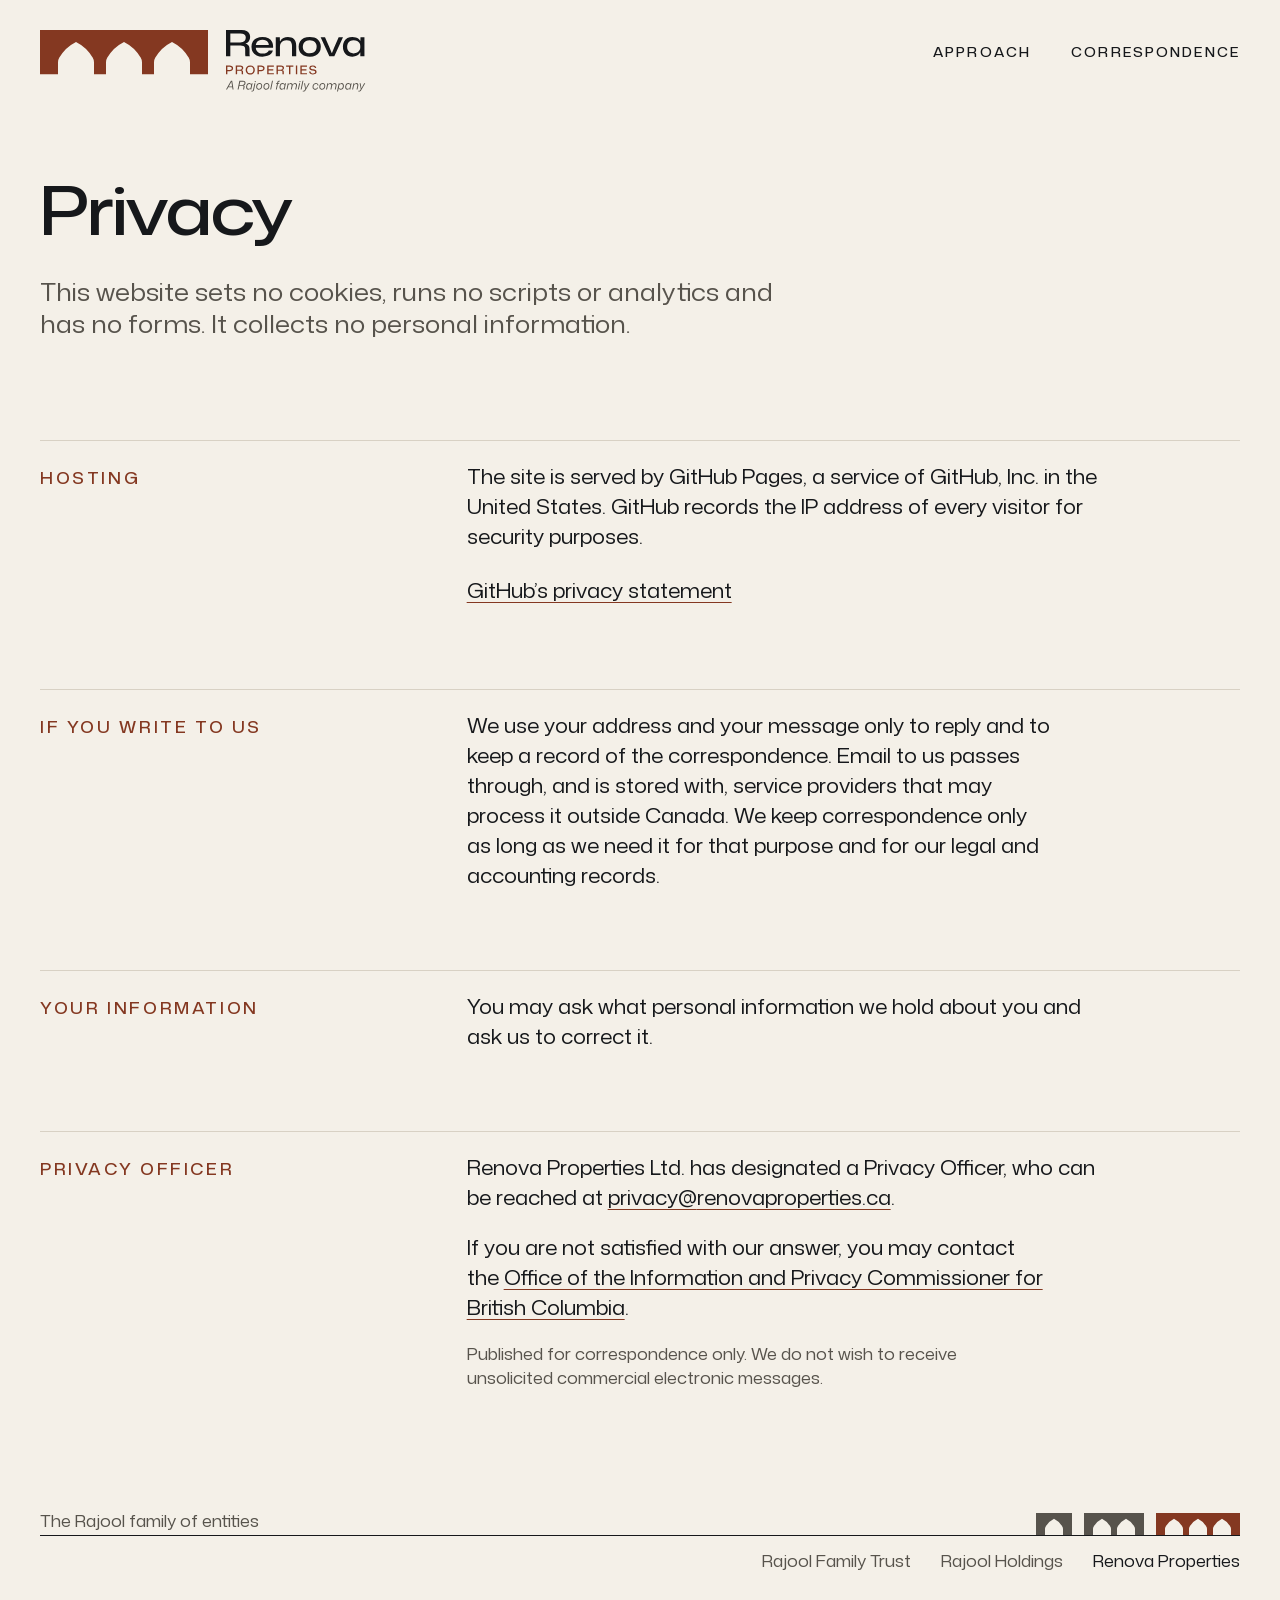
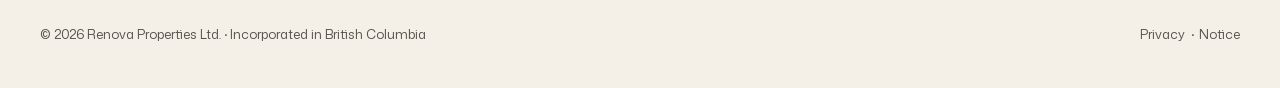
==== commit 1e71bd30: "Publish site (source 8588be8)" ====
--- a/privacy/index.html
+++ b/privacy/index.html
@@ -25,7 +25,7 @@
 <meta name="theme-color" content="#F4F0E8">
 <link rel="preload" href="../assets/fonts/monasans-expanded-500-latin.woff2?v=4d032e9714" as="font" type="font/woff2" crossorigin>
 <link rel="preload" href="../assets/fonts/monasans-semiexpanded-400-latin.woff2?v=7b20d30480" as="font" type="font/woff2" crossorigin>
-<link rel="stylesheet" href="../assets/site.css?v=89d8c817e9">
+<link rel="stylesheet" href="../assets/site.css?v=3ea23cbf12">
 <link rel="icon" href="../favicon.ico?v=6ed0759dfd" sizes="32x32">
 <link rel="icon" href="../icon.svg?v=09286f09c6" type="image/svg+xml">
 <link rel="apple-touch-icon" href="../apple-touch-icon.png?v=fc18b44050">
@@ -80,7 +80,7 @@
 <div class="wrap section__grid">
 <h2>Privacy Officer</h2>
 <div class="prose">
-<p>Renova Properties Ltd. has designated a Privacy Officer, who can be reached at <a href="&#109;&#97;&#105;&#108;&#116;&#111;&#58;&#112;&#114;&#105;&#118;&#97;&#99;&#121;&#64;&#114;&#101;&#110;&#111;&#118;&#97;&#112;&#114;&#111;&#112;&#101;&#114;&#116;&#105;&#101;&#115;&#46;&#99;&#97;">&#112;&#114;&#105;&#118;&#97;&#99;&#121;&#64;&#114;&#101;&#110;&#111;&#118;&#97;&#112;&#114;&#111;&#112;&#101;&#114;&#116;&#105;&#101;&#115;&#46;&#99;&#97;</a>.</p>
+<p>Renova Properties Ltd. has designated a Privacy Officer, who can be reached at <a href="&#109;&#97;&#105;&#108;&#116;&#111;&#58;&#112;&#114;&#105;&#118;&#97;&#99;&#121;&#64;&#114;&#101;&#110;&#111;&#118;&#97;&#112;&#114;&#111;&#112;&#101;&#114;&#116;&#105;&#101;&#115;&#46;&#99;&#97;">&#112;&#114;&#105;&#118;&#97;&#99;&#121;&#64;<wbr>&#114;&#101;&#110;&#111;&#118;&#97;&#112;&#114;&#111;&#112;&#101;&#114;&#116;&#105;&#101;&#115;&#46;&#99;&#97;</a>.</p>
 <p>If you are not satisfied with our answer, you may contact the <a href="https://www.oipc.bc.ca/">Office of the Information and Privacy Commissioner for British Columbia</a>.</p>
 <p class="casl">Published for correspondence only. We do not wish to receive unsolicited commercial electronic messages.</p>
 
--- a/assets/site.css
+++ b/assets/site.css
@@ -451,7 +451,7 @@
   }
   .section--small .prose { font-size: var(--step--1); line-height: 1.55; color: var(--text-2); }
   .link-row a { display: inline-block; padding-block: 0.25rem; }
-  .mailbox { font: var(--weight-display) var(--step-2)/1.2 var(--font-display); letter-spacing: var(--tracking-heading); overflow-wrap: anywhere; }
+  .mailbox { font: var(--weight-display) var(--step-2)/1.2 var(--font-display); letter-spacing: var(--tracking-heading); overflow-wrap: normal; }
   .mailbox a { display: inline-block; padding-block: 0.15em; }
   .casl { max-inline-size: var(--measure); font-size: var(--step--1); color: var(--text-2); }
   .mailbox + .casl { margin-block-start: var(--space-xs); }
